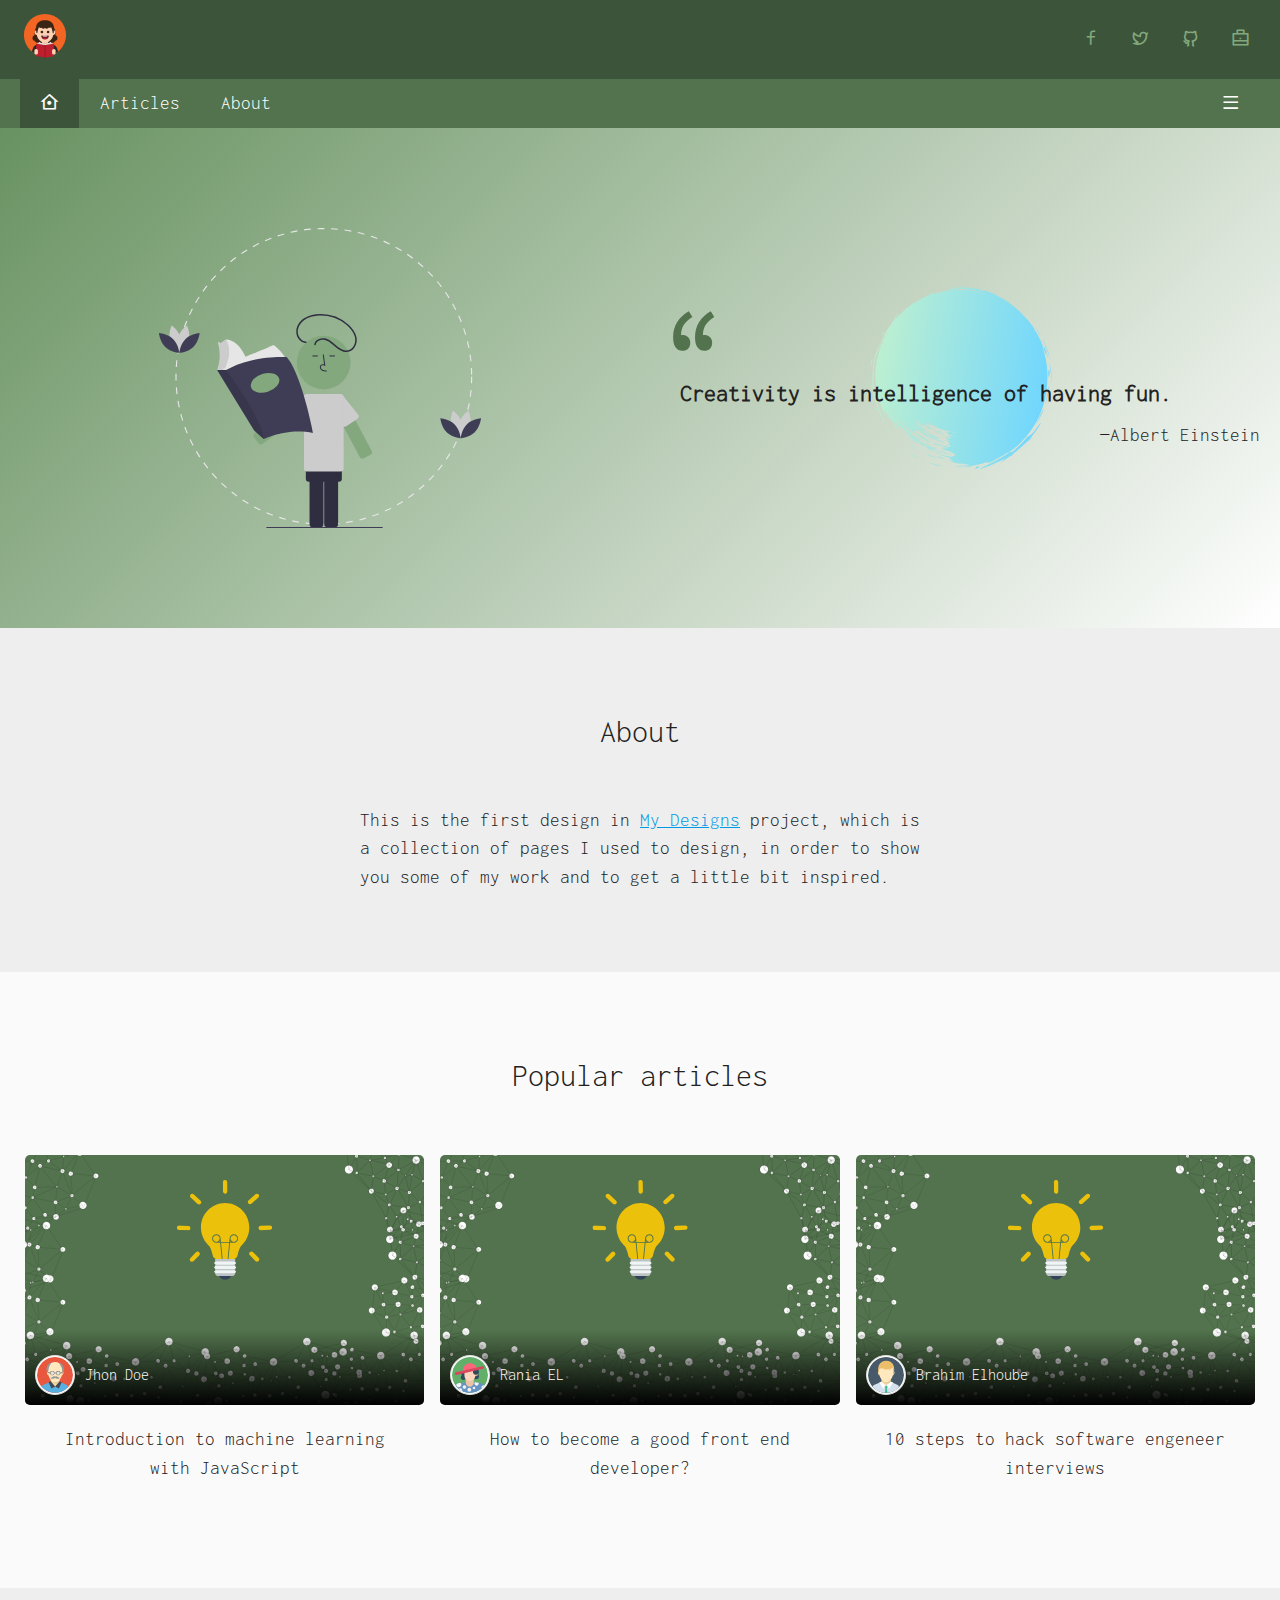
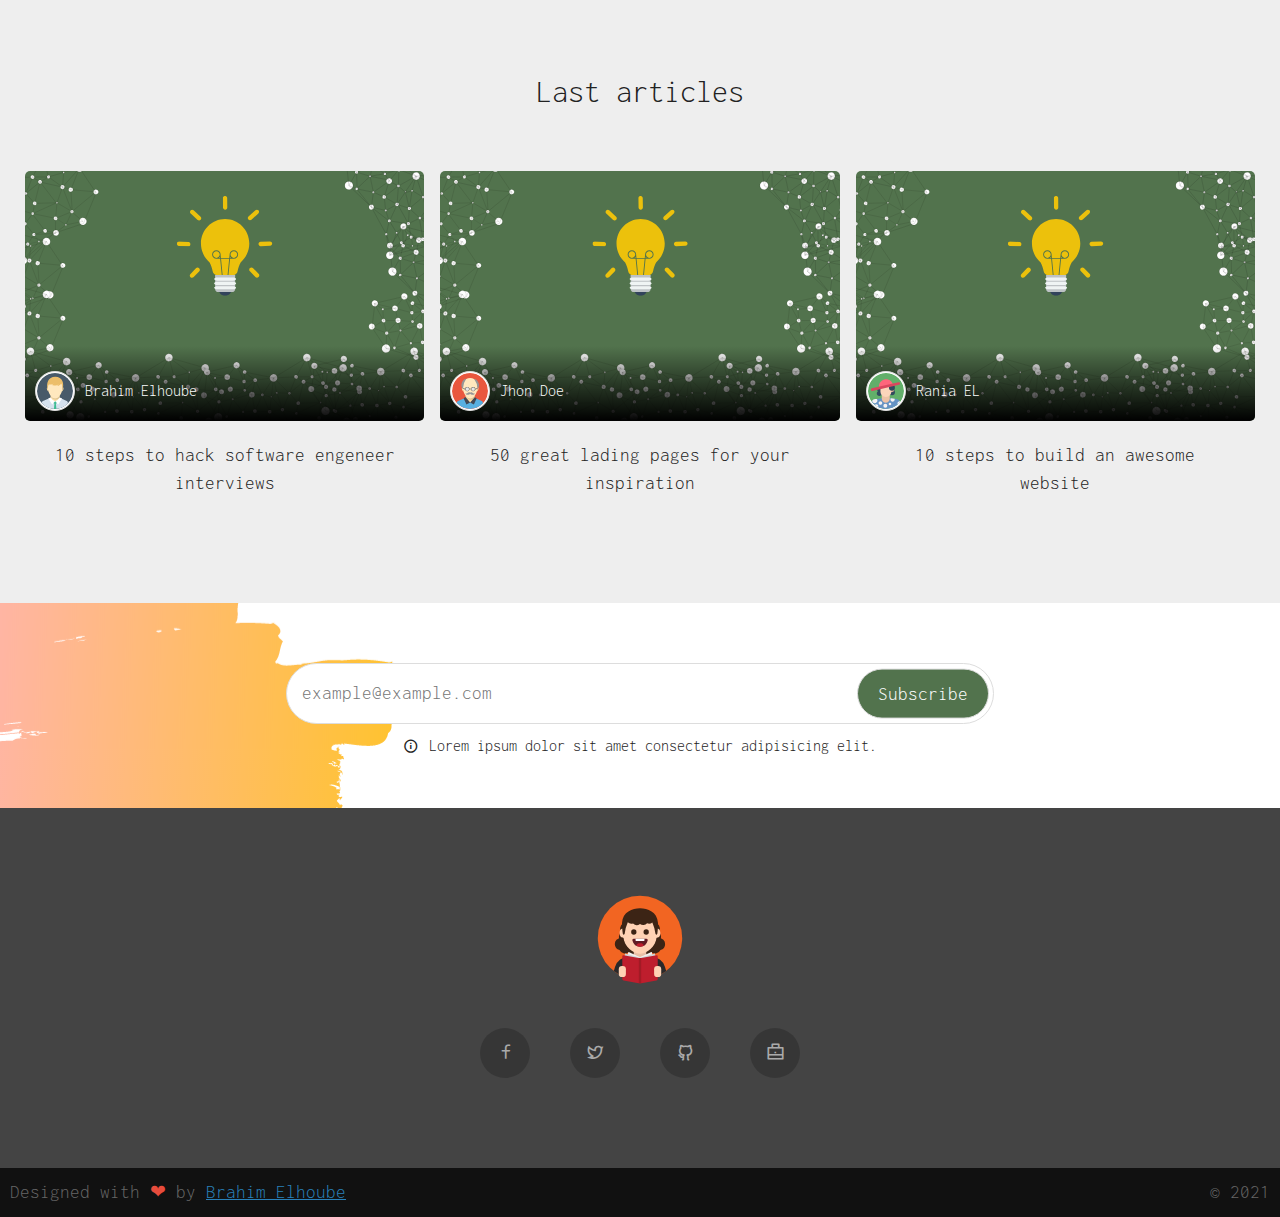
==== pages/blog_design/index.html @ a9d0c9a3 "Add new project: Blog design" ====
<!DOCTYPE html>
<html lang="en">

<head>
  <!-- Meta tags -->
  <meta charset="UTF-8">
  <meta http-equiv="X-UA-Compatible" content="IE=edge">
  <meta name="viewport" content="width=device-width, initial-scale=1.0">

  <!-- Include css files + icons -->
  <link rel="stylesheet" href="assets/css/style.css">
  <link rel="stylesheet" href="assets/vendor/remixicon/remixicon.css">

  <!-- Define favicon -->
  <link rel="shortcut icon" href="assets/favicon.ico" />

  <!-- Page title -->
  <title>My Blog | Home</title>
</head>

<body>

  <!-- Start website header -->
  <header class="website-header">
    <div class="top-side">
      <div class="brand">
        <a href="index.html">
          <img src="assets/logo.svg" alt="My Blog" height="50px">
        </a>
      </div>
      <ul class="social-accounts">
        <li>
          <a href="https://www.facebook.com/brahim.elhoube" target="_blank">
            <i class="ri-facebook-line"></i>
          </a>
        </li>
        <li>
          <a href="https://twitter.com/BrahimElhoube" target="_blank">
            <i class="ri-twitter-line"></i>
          </a>
        </li>
        <li>
          <a href="https://github.com/ElhoubeBrahim" target="_blank">
            <i class="ri-github-line"></i>
          </a>
        </li>
        <li>
          <a href="http://elwork.me" target="_blank">
            <i class="ri-briefcase-line"></i>
          </a>
        </li>
      </ul>
    </div>
    <nav class="nav">
      <ul class="links">
        <li class="home active">
          <a href="index.html" title="home">
            <i class="ri-home-7-line"></i>
          </a>
        </li>
        <li>
          <a href="articles.html" title="articles">
            <span>Articles</span>
            <i class="ri-article-line"></i>
          </a>
        </li>
        <li>
          <a href="about.html" title="about">
            <span>About</span>
            <i class="ri-information-line"></i>
          </a>
        </li>

      </ul>
      <div class="dropdown">
        <button class="toggler" onclick="toggle_dropdown(this)">
          <i class="ri-menu-line"></i>
        </button>
        <ul class="dropdown-list">
          <li>
            <a href="#">Category 1</a>
          </li>
          <li>
            <a href="#">Category 2</a>
          </li>
          <li>
            <a href="#">Category 3</a>
          </li>
          <li>
            <a href="#">Category 4</a>
          </li>
        </ul>
      </div>
    </nav>
  </header>
  <!-- End website header -->

  <!-- Start main wrapper -->
  <main class="home-page">
    <div class="intro">
      <div class="picture">
        <img src="assets/images/intro.svg" alt="" height="300px">
      </div>
      <div class="quote">
        <img src="assets/images/quotation.svg" alt="" class="quotation" height="50px">
        <blockquote></blockquote>
        <span></span>
      </div>
    </div>
    <div class="about section">
      <div class="title">About</div>
      <p class="pragraph">
        This is the first design in <a href="https://elhoubebrahim.github.io/web-design-collection/" target="_blank">My
          Designs</a>
        project, which is a collection of pages I used to design, in order
        to
        show you some of my work and to get a little bit inspired.
      </p>
    </div>
    <div class="popular-articles section">
      <div class="title">Popular articles</div>
      <div class="articles"></div>
    </div>
    <div class="last-articles section">
      <div class="title">Last articles</div>
      <div class="articles"></div>
    </div>
  </main>
  <!-- End main wrapper -->

  <!-- Start website footer -->
  <footer class="website-footer">
    <div class="newsletter">
      <div class="input">
        <input type="email" placeholder="example@example.com">
        <button class="subscribe">Subscribe</button>
      </div>
      <div class="info">
        <i class="ri-information-line"></i>
        <span>Lorem ipsum dolor sit amet consectetur adipisicing elit.</span>
      </div>
    </div>
    <div class="footer">
      <div class="brand">
        <a href="index.html">
          <img src="assets/logo.svg" alt="My Blog" height="100px">
        </a>
      </div>
      <ul class="social-accounts">
        <li>
          <a href="https://www.facebook.com/brahim.elhoube" target="_blank">
            <i class="ri-facebook-line"></i>
          </a>
        </li>
        <li>
          <a href="https://twitter.com/BrahimElhoube" target="_blank">
            <i class="ri-twitter-line"></i>
          </a>
        </li>
        <li>
          <a href="https://github.com/ElhoubeBrahim" target="_blank">
            <i class="ri-github-line"></i>
          </a>
        </li>
        <li>
          <a href="http://elwork.me" target="_blank">
            <i class="ri-briefcase-line"></i>
          </a>
        </li>
      </ul>
    </div>
    <div class="copyright">
      <div class="by">
        Designed with <span>&#10084;</span> by <a href="http://elwork.me" target="_blank" target="_blank">Brahim Elhoube</a>
      </div>
      <div class="year">&copy; 2021</div>
    </div>
  </footer>
  <!-- End website footer -->

  <!-- Include javascript files -->
  <script src="database/articles.js"></script>
  <script src="database/users.js"></script>
  <script src="database/quotes.js"></script>
  <script src="assets/js/Article.js"></script>
  <script src="assets/js/script.js"></script>

  <iframe src="" frameborder="0" hidden onload="load_popular_articles()"></iframe>
  <iframe src="" frameborder="0" hidden onload="load_last_articles()"></iframe>
  <iframe src="" frameborder="0" hidden onload="display_quote()"></iframe>

</body>

</html>
---- pages/blog_design/assets/css/style.css ----
/* ======================= Fonts ======================= */
@font-face {
  font-family: 'Inconsolata';
  src: url("../fonts/Inconsolata-Light.ttf");
}

/* ======================= Main styles ======================= */
* {
  padding: 0;
  margin: 0;
  box-sizing: border-box;
}

::selection {
  background-color: #52734d;
  color: #fff;
}

body {
  font-family: "Inconsolata";
  font-size: 1.2rem;
  line-height: 1.5;
  color: #222;
  background-color: #fafafa;
}

ul,
ol {
  list-style: none;
}

a {
  color: inherit;
  text-decoration: none;
}

input,
button {
  color: inherit;
  font: inherit;
  border: 1px #ddd solid;
  outline: none;
}

/* ======================= Header styles ======================= */
header.website-header {
  display: flex;
  flex-direction: column;
  justify-content: center;
  align-items: center;
  z-index: 9;
  user-select: none;
}

header.website-header.fixed {
  position: fixed;
  top: 0;
  left: 0;
  right: 0;
}

header.website-header.fixed .top-side {
  display: none;
}

header.website-header .top-side {
  display: flex;
  justify-content: space-between;
  align-items: center;
  width: 100%;
  padding: 10px 20px;
  background-color: #3c5439;
  transition: .5s all ease-in-out;
}

header.website-header .top-side .brand {
  display: flex;
  justify-content: center;
  align-items: center;
}

header.website-header .top-side ul.social-accounts {
  display: flex;
  align-items: center;
  color: #83a87e;
}

header.website-header .top-side ul.social-accounts li:last-child a {
  margin-inline-end: 0;
}

header.website-header .top-side ul.social-accounts li a {
  display: flex;
  justify-content: center;
  align-items: center;
  height: 40px;
  width: 40px;
  border-radius: 50%;
  margin: 0 5px;
  transition: .3s all ease-in-out;
}

header.website-header .top-side ul.social-accounts li a:hover, header.website-header .top-side ul.social-accounts li a:focus, header.website-header .top-side ul.social-accounts li a:active {
  background-color: #fff;
}

header.website-header nav.nav {
  background-color: #52734d;
  width: 100%;
  padding: 0 20px;
  display: flex;
  justify-content: space-between;
  align-items: center;
}

header.website-header nav.nav ul.links {
  display: flex;
  align-items: center;
  color: #fff;
}

header.website-header nav.nav ul.links li:not(.home) a i {
  display: none;
}

header.website-header nav.nav ul.links li.active {
  background-color: #3c5439;
}

header.website-header nav.nav ul.links li a {
  display: flex;
  justify-content: center;
  align-items: center;
  padding: 10px 20px;
  border-right: 1px #52734d solid;
}

header.website-header nav.nav ul.links li a:hover, header.website-header nav.nav ul.links li a:active {
  background-color: #3c5439;
}

header.website-header nav.nav .dropdown {
  position: relative;
  z-index: 9;
}

header.website-header nav.nav .dropdown .toggler {
  all: unset;
  display: flex;
  justify-content: center;
  align-items: center;
  padding: 10px 20px;
  cursor: pointer;
  color: #fff;
}

header.website-header nav.nav .dropdown .toggler:hover, header.website-header nav.nav .dropdown .toggler:active, header.website-header nav.nav .dropdown .toggler.active {
  background-color: #3c5439;
}

header.website-header nav.nav .dropdown ul.dropdown-list {
  opacity: 0;
  pointer-events: none;
  z-index: -999999;
  position: absolute;
  top: 100%;
  right: 0;
  width: max-content;
  background-color: #fff;
  transition: .3s all ease-in-out;
}

header.website-header nav.nav .dropdown ul.dropdown-list::before {
  content: '';
  position: absolute;
  top: -14px;
  right: 20px;
  display: block;
  height: 0;
  width: 0;
  border: 7px transparent solid;
  border-bottom-color: #fff;
}

header.website-header nav.nav .dropdown ul.dropdown-list.show {
  opacity: 1;
  pointer-events: all;
  z-index: initial;
  box-shadow: inset 0 0 5px #aaa;
}

header.website-header nav.nav .dropdown ul.dropdown-list li a {
  display: block;
  padding: 10px 20px;
  border-bottom: 1px #ddd solid;
}

header.website-header nav.nav .dropdown ul.dropdown-list li a:hover, header.website-header nav.nav .dropdown ul.dropdown-list li a:active {
  background-color: #dbe6d9;
}

@media (max-width: 500px) {
  header.website-header .top-side {
    padding: 10px 2px;
  }
  header.website-header nav.nav {
    padding: 0 2px;
  }
  header.website-header nav.nav ul.links li:not(.home) a i {
    display: block;
  }
  header.website-header nav.nav ul.links li a span {
    display: none;
  }
}

/* ======================= Sidebar styles ======================= */
aside.website-sidebar {
  width: 30%;
  padding: 0 10px;
}

aside.website-sidebar .box {
  background-color: #fff;
  border-radius: 4px;
  margin: 15px 0;
  box-shadow: inset 0 0 5px #aaa;
  padding: 10px;
}

aside.website-sidebar .box:first-child {
  margin-top: 0;
}

aside.website-sidebar .box .title {
  font-size: 1.5rem;
  background-color: #83a87e;
  color: #fff;
  border-radius: 4px;
  padding: 5px 10px;
  margin-bottom: 15px;
}

aside.website-sidebar .box.about .paragraph {
  padding: 0 10px;
  text-align: justify;
}

aside.website-sidebar .box.popular ul, aside.website-sidebar .box.categories ul {
  list-style: circle;
  margin-inline-start: 30px;
}

aside.website-sidebar .box.popular ul li, aside.website-sidebar .box.categories ul li {
  margin-bottom: 5px;
}

aside.website-sidebar .box.popular ul li a:hover, aside.website-sidebar .box.popular ul li a:active, aside.website-sidebar .box.categories ul li a:hover, aside.website-sidebar .box.categories ul li a:active {
  text-decoration: underline;
}

@media (max-width: 800px) {
  aside.website-sidebar {
    display: none;
  }
}

/* ======================= card v1 styles ======================= */
.articles .article-v1 .info {
  position: relative;
  user-select: none;
}

.articles .article-v1 .info .picture {
  height: 250px;
  border-radius: 5px;
}

.articles .article-v1 .info .picture img {
  height: 100%;
  width: 100%;
  object-fit: cover;
  border-radius: 5px;
}

.articles .article-v1 .info .picture::after {
  content: '';
  display: block;
  height: 30%;
  position: absolute;
  bottom: 0;
  left: 0;
  right: 0;
  pointer-events: none;
  background: linear-gradient(to top, #000, transparent);
  border-radius: 0 0 5px 5px;
}

.articles .article-v1 .info .category {
  position: absolute;
  top: 5px;
  right: 5px;
  background-color: #fff;
  padding: 5px 10px;
  border-radius: 4px;
  box-shadow: 0 0 5px #000;
  font-weight: bold;
  transition: .3s all ease-in-out;
  opacity: 0;
  pointer-events: none;
}

.articles .article-v1 .info .author {
  display: flex;
  align-items: center;
  position: absolute;
  bottom: 10px;
  left: 10px;
}

.articles .article-v1 .info .author .avatar {
  height: 40px;
  width: 40px;
  justify-content: start;
  margin-inline-end: 10px;
  padding: 1px;
  border: 1px #ddd solid;
  background-color: #fff;
  border-radius: 50%;
}

.articles .article-v1 .info .author .avatar img {
  height: 100%;
  width: 100%;
  object-fit: contain;
  border-radius: 50%;
}

.articles .article-v1 .info .author .username {
  color: #fff;
  font-size: 1rem;
}

.articles .article-v1 .info:hover .category {
  opacity: 1;
  pointer-events: all;
}

.articles .article-v1 .article-title {
  text-align: center;
  padding: 20px;
}

.articles .article-v1 .article-title a:hover, .articles .article-v1 .article-title a:active {
  text-decoration: underline;
}

/* ======================= card v2 styles ======================= */
.articles .article-v2 {
  display: flex;
  height: 350px;
  border-radius: 4px;
  overflow: hidden;
  background-color: #fff;
  box-shadow: 0 0 5px #aaa;
  margin-bottom: 20px;
}

.articles .article-v2 .picture {
  height: 100%;
  width: 50%;
  position: relative;
  user-select: none;
}

.articles .article-v2 .picture img {
  height: 100%;
  width: 100%;
  object-fit: cover;
}

.articles .article-v2 .picture .category {
  position: absolute;
  top: 5px;
  left: 5px;
  background-color: #fff;
  padding: 5px 10px;
  border-radius: 4px;
  box-shadow: 0 0 5px #000;
  font-weight: bold;
  transition: .3s all ease-in-out;
  opacity: 0;
  pointer-events: none;
}

.articles .article-v2 .picture:hover .category {
  opacity: 1;
  pointer-events: all;
}

.articles .article-v2 .data {
  width: 50%;
  height: 100%;
  padding: 15px;
  position: relative;
  padding-bottom: 60px;
}

.articles .article-v2 .data .title {
  font-size: 1.5rem;
  margin-bottom: 20px;
}

.articles .article-v2 .data .title a:hover, .articles .article-v2 .data .title a:active {
  text-decoration: underline;
}

.articles .article-v2 .data .info {
  display: flex;
  flex-wrap: wrap;
}

.articles .article-v2 .data .info .author {
  display: flex;
  align-items: center;
  margin: 0 5px;
}

.articles .article-v2 .data .info .author .avatar {
  height: 30px;
  width: 30px;
  margin-inline-end: 5px;
  user-select: none;
}

.articles .article-v2 .data .info .author .avatar img {
  height: 100%;
  width: 100%;
  object-fit: cover;
}

.articles .article-v2 .data .info .author .username {
  font-size: 1rem;
}

.articles .article-v2 .data .info .date {
  display: flex;
  align-items: center;
  margin: 0 5px;
}

.articles .article-v2 .data .info .date i {
  margin-inline-end: 5px;
}

.articles .article-v2 .data .info .date span {
  font-size: 1rem;
}

.articles .article-v2 .data .excerpt {
  margin: 10px 0;
  font-size: 1rem;
}

.articles .article-v2 .data .excerpt .more {
  color: #52734d;
  text-decoration: underline;
}

.articles .article-v2 .data .share {
  position: absolute;
  bottom: 10px;
  left: 10px;
  display: flex;
}

.articles .article-v2 .data .share .toggler {
  display: flex;
  justify-content: center;
  align-items: center;
  height: 40px;
  width: 40px;
  border-radius: 50%;
  background-color: #52734d;
  color: #fff;
  border: none;
  cursor: pointer;
  transition: .3s all ease-in-out;
}

.articles .article-v2 .data .share .toggler:hover, .articles .article-v2 .data .share .toggler:active {
  background-color: #3c5439;
}

.articles .article-v2 .data .share ul.share-list {
  display: flex;
  align-items: center;
  margin: 0 10px;
}

.articles .article-v2 .data .share ul.share-list.show li {
  transform: scale(1);
}

.articles .article-v2 .data .share ul.share-list li {
  margin: 0 2px;
  transform: scale(0);
  transition: .3s all ease-in-out;
}

.articles .article-v2 .data .share ul.share-list li a {
  display: flex;
  justify-content: center;
  align-items: center;
  height: 40px;
  width: 40px;
  border-radius: 50%;
  border: 1px #ddd solid;
  transition: .3s all ease-in-out;
}

.articles .article-v2 .data .share ul.share-list li a:hover, .articles .article-v2 .data .share ul.share-list li a:active {
  background-color: rgba(0, 0, 0, 0.1);
  border-color: rgba(0, 0, 0, 0.1);
}

@media (max-width: 900px) {
  .articles .article-v2 {
    flex-direction: column;
    height: max-content;
  }
  .articles .article-v2 .picture {
    height: 250px;
    width: 100%;
  }
  .articles .article-v2 .data {
    width: 100%;
  }
  .articles .article-v2 .data .title {
    font-size: 1.5rem;
    margin-bottom: 20px;
  }
  .articles .article-v2 .data .title a:hover, .articles .article-v2 .data .title a:active {
    text-decoration: underline;
  }
  .articles .article-v2 .data .info {
    display: flex;
    flex-wrap: wrap;
  }
  .articles .article-v2 .data .info .author {
    display: flex;
    align-items: center;
    margin: 0 5px;
  }
  .articles .article-v2 .data .info .author .avatar {
    height: 30px;
    width: 30px;
    margin-inline-end: 5px;
  }
  .articles .article-v2 .data .info .author .avatar img {
    height: 100%;
    width: 100%;
    object-fit: cover;
  }
  .articles .article-v2 .data .info .author .username {
    font-size: 1rem;
  }
  .articles .article-v2 .data .info .date {
    display: flex;
    align-items: center;
    margin: 0 5px;
  }
  .articles .article-v2 .data .info .date i {
    margin-inline-end: 5px;
  }
  .articles .article-v2 .data .info .date span {
    font-size: 1rem;
  }
  .articles .article-v2 .data .excerpt {
    margin: 10px 0;
    font-size: 1rem;
  }
  .articles .article-v2 .data .excerpt .more {
    color: #52734d;
    text-decoration: underline;
  }
  .articles .article-v2 .data .share {
    position: absolute;
    bottom: 10px;
    left: 10px;
    display: flex;
  }
  .articles .article-v2 .data .share .toggler {
    display: flex;
    justify-content: center;
    align-items: center;
    height: 40px;
    width: 40px;
    border-radius: 50%;
    background-color: #52734d;
    color: #fff;
    border: none;
    cursor: pointer;
    transition: .3s all ease-in-out;
  }
  .articles .article-v2 .data .share .toggler:hover, .articles .article-v2 .data .share .toggler:active {
    background-color: #3c5439;
  }
  .articles .article-v2 .data .share ul.share-list {
    display: flex;
    align-items: center;
    margin: 0 10px;
  }
  .articles .article-v2 .data .share ul.share-list.show li {
    transform: scale(1);
  }
  .articles .article-v2 .data .share ul.share-list li {
    margin: 0 2px;
    transform: scale(0);
    transition: .3s all ease-in-out;
  }
  .articles .article-v2 .data .share ul.share-list li a {
    display: flex;
    justify-content: center;
    align-items: center;
    height: 40px;
    width: 40px;
    border-radius: 50%;
    border: 1px #ddd solid;
    transition: .3s all ease-in-out;
  }
  .articles .article-v2 .data .share ul.share-list li a:hover, .articles .article-v2 .data .share ul.share-list li a:active {
    background-color: rgba(0, 0, 0, 0.1);
    border-color: rgba(0, 0, 0, 0.1);
  }
}

/* ======================= Footer styles ======================= */
footer.website-footer .newsletter {
  padding: 50px;
  background: url("../images/backgrounds/newsletter.png");
  background-position: left bottom;
  background-repeat: no-repeat;
}

footer.website-footer .newsletter .input {
  position: relative;
  width: 100%;
  margin: 10px auto;
}

footer.website-footer .newsletter .input input {
  padding: 15px;
  padding-inline-end: 135px;
  width: 100%;
  border-radius: 200px;
}

footer.website-footer .newsletter .input .subscribe {
  padding: 10px 20px;
  position: absolute;
  top: 50%;
  right: 5px;
  transform: translateY(-50%);
  cursor: pointer;
  background-color: #52734d;
  color: #fff;
  transition: .3s all ease-in-out;
  border-radius: 200px;
}

footer.website-footer .newsletter .input .subscribe:hover, footer.website-footer .newsletter .input .subscribe:active {
  background-color: #3c5439;
}

footer.website-footer .newsletter .info {
  display: flex;
  justify-content: center;
  align-items: center;
  font-size: 1rem;
  user-select: none;
}

footer.website-footer .newsletter .info i {
  margin-inline-end: 10px;
}

footer.website-footer .footer {
  display: flex;
  flex-direction: column;
  justify-content: center;
  align-items: center;
  background-color: #444;
  color: #aaa;
  padding: 80px;
}

footer.website-footer .footer .brand {
  margin-bottom: 30px;
  user-select: none;
}

footer.website-footer .footer .brand a {
  display: flex;
  justify-content: center;
  align-items: center;
}

footer.website-footer .footer ul.social-accounts {
  display: flex;
  justify-content: center;
  align-items: center;
  flex-wrap: wrap;
}

footer.website-footer .footer ul.social-accounts li {
  margin: 10px 20px;
}

footer.website-footer .footer ul.social-accounts li a {
  display: flex;
  justify-content: center;
  align-items: center;
  height: 50px;
  width: 50px;
  border-radius: 50%;
  background-color: rgba(0, 0, 0, 0.2);
  transition: .3s all ease-in-out;
}

footer.website-footer .footer ul.social-accounts li a:hover, footer.website-footer .footer ul.social-accounts li a:active {
  color: #fff;
}

footer.website-footer .copyright {
  display: flex;
  justify-content: space-between;
  flex-wrap: wrap;
  align-items: center;
  padding: 10px;
  background-color: #111;
  color: #666;
}

footer.website-footer .copyright .by span {
  color: #e74c3c;
}

footer.website-footer .copyright .by a {
  text-decoration: underline;
  color: #2980b9;
}

footer.website-footer .copyright .by a:hover, footer.website-footer .copyright .by a:active {
  text-decoration: none;
}

@media (min-width: 750px) {
  footer.website-footer .newsletter .input {
    width: 60%;
  }
}

/* ======================= Home styles ======================= */
main.home-page .intro {
  display: flex;
  align-items: center;
  min-height: 500px;
  background: linear-gradient(-45deg, #fff, #689261);
}

main.home-page .intro .picture {
  width: 50%;
  padding: 30px;
  display: flex;
  justify-content: center;
  align-items: center;
  user-select: none;
}

main.home-page .intro .picture img {
  object-fit: cover;
}

main.home-page .intro .quote {
  width: 50%;
  padding: 20px;
  background-image: url("../images/backgrounds/quote.svg");
  background-position: center center;
  background-size: contain;
  background-repeat: no-repeat;
}

main.home-page .intro .quote .quotation {
  margin-inline-start: 10px;
  user-select: none;
}

main.home-page .intro .quote blockquote {
  padding: 10px;
  padding-inline-start: 20px;
  font-size: 1.5rem;
  font-weight: bold;
}

main.home-page .intro .quote span {
  display: block;
  text-align: end;
}

main.home-page .section {
  padding: 80px 20px;
}

main.home-page .section .title {
  font-size: 2rem;
  margin-bottom: 50px;
  text-align: center;
}

main.home-page .about {
  background-color: #eee;
  padding: 80px;
}

main.home-page .about p.pragraph {
  text-align: justify;
  width: 50%;
  margin: 0 auto;
}

main.home-page .about p.pragraph a {
  color: #0099e5;
  text-decoration: underline;
}

main.home-page .about p.pragraph a:hover, main.home-page .about p.pragraph a:active {
  color: #0077b2;
}

main.home-page .popular-articles.last-articles,
main.home-page .last-articles.last-articles {
  background-color: #eee;
}

main.home-page .popular-articles .title,
main.home-page .last-articles .title {
  font-size: 2rem;
  margin-bottom: 50px;
  text-align: center;
}

main.home-page .popular-articles .articles,
main.home-page .last-articles .articles {
  display: flex;
  justify-content: space-between;
  flex-wrap: wrap;
}

main.home-page .popular-articles .articles .article-v1,
main.home-page .last-articles .articles .article-v1 {
  width: 33%;
  padding: 5px;
}

@media (max-width: 700px) {
  main.home-page .about p.pragraph {
    width: 80%;
  }
  main.home-page .popular-articles .articles .article-v1,
  main.home-page .last-articles .articles .article-v1 {
    width: 50%;
  }
}

@media (max-width: 600px) {
  main.home-page .intro {
    flex-wrap: wrap;
  }
  main.home-page .intro .picture {
    width: 100%;
  }
  main.home-page .intro .quote {
    width: 100%;
  }
  main.home-page .about {
    padding: 50px;
  }
  main.home-page .about p.pragraph {
    width: 100%;
  }
  main.home-page .popular-articles .articles .article-v1,
  main.home-page .last-articles .articles .article-v1 {
    width: 100%;
  }
}

/* ======================= Articles Page styles ======================= */
main.articles-page,
main.article-page {
  padding: 50px;
  display: flex;
  flex-direction: row-reverse;
}

main.articles-page .articles,
main.articles-page .article-content,
main.article-page .articles,
main.article-page .article-content {
  width: 70%;
  padding: 20px;
  padding-top: 0;
}

@media (max-width: 800px) {
  main.articles-page .articles,
  main.articles-page .article-content,
  main.article-page .articles,
  main.article-page .article-content {
    width: 100%;
  }
}

@media (max-width: 500px) {
  main.articles-page,
  main.article-page {
    padding: 50px 0;
  }
}

/* ======================= Article Page styles ======================= */
main.article-page .article-content {
  border: 1px #ddd solid;
  background-color: #fff;
  border-radius: 4px;
  overflow: hidden;
  padding: 0;
}

main.article-page .article-content .picture {
  height: 350px;
  user-select: none;
}

main.article-page .article-content .picture img {
  height: 100%;
  width: 100%;
  object-fit: cover;
}

main.article-page .article-content .title {
  font-size: 1.5rem;
  text-align: center;
  margin: 1rem 0;
}

main.article-page .article-content .info {
  display: flex;
  justify-content: center;
  flex-wrap: wrap;
}

main.article-page .article-content .info .author {
  display: flex;
  align-items: center;
  margin: 0 5px;
}

main.article-page .article-content .info .author .avatar {
  height: 30px;
  width: 30px;
  margin-inline-end: 5px;
  user-select: none;
}

main.article-page .article-content .info .author .avatar img {
  height: 100%;
  width: 100%;
  object-fit: cover;
}

main.article-page .article-content .info .author .username {
  font-size: 1rem;
}

main.article-page .article-content .info .date {
  display: flex;
  align-items: center;
  margin: 0 5px;
}

main.article-page .article-content .info .date i {
  margin-inline-end: 5px;
}

main.article-page .article-content .info .date span {
  font-size: 1rem;
}

main.article-page .article-content hr {
  border: none;
  border-top: 1px #ddd solid;
  width: 90%;
  margin: 10px auto;
}

main.article-page .article-content .content {
  padding: 2rem;
  padding-top: 1rem;
}

main.article-page .article-content .content .header {
  background-color: #bed1bb;
  padding: 10px;
  margin-top: 2rem;
  margin-bottom: 1rem;
  border-inline-start: 5px #52734d solid;
  font-weight: bold;
}

/* ======================= About Page styles ======================= */
main.about-page {
  padding: 100px;
  padding-top: 50px;
}

main.about-page .title {
  font-size: 2rem;
  margin-bottom: 2rem;
  text-align: center;
}

main.about-page .content {
  width: 50%;
  margin: 0 auto;
}

main.about-page .content p {
  margin-bottom: 1rem;
}

main.about-page .content a {
  color: #0099e5;
  text-decoration: underline;
}

main.about-page .content a:hover, main.about-page .content a:active {
  color: #0077b2;
}

main.about-page .email-me {
  display: flex;
  justify-content: center;
  align-items: center;
  margin-top: 2rem;
}

main.about-page .email-me a {
  display: block;
  padding: 10px 20px;
  background-color: #52734d;
  color: #fff;
  border-radius: 4px;
  box-shadow: 0 4px 0 0 #bed1bb;
  transition: .3s all ease-in-out;
}

main.about-page .email-me a:hover, main.about-page .email-me a:active {
  background-color: #3c5439;
  box-shadow: none;
}

@media (max-width: 1000px) {
  main.about-page .content {
    width: 70%;
  }
}

@media (max-width: 800px) {
  main.about-page .content {
    width: 80%;
  }
}

@media (max-width: 600px) {
  main.about-page {
    padding: 50px;
  }
  main.about-page .content {
    width: 100%;
  }
}
/*# sourceMappingURL=style.css.map */
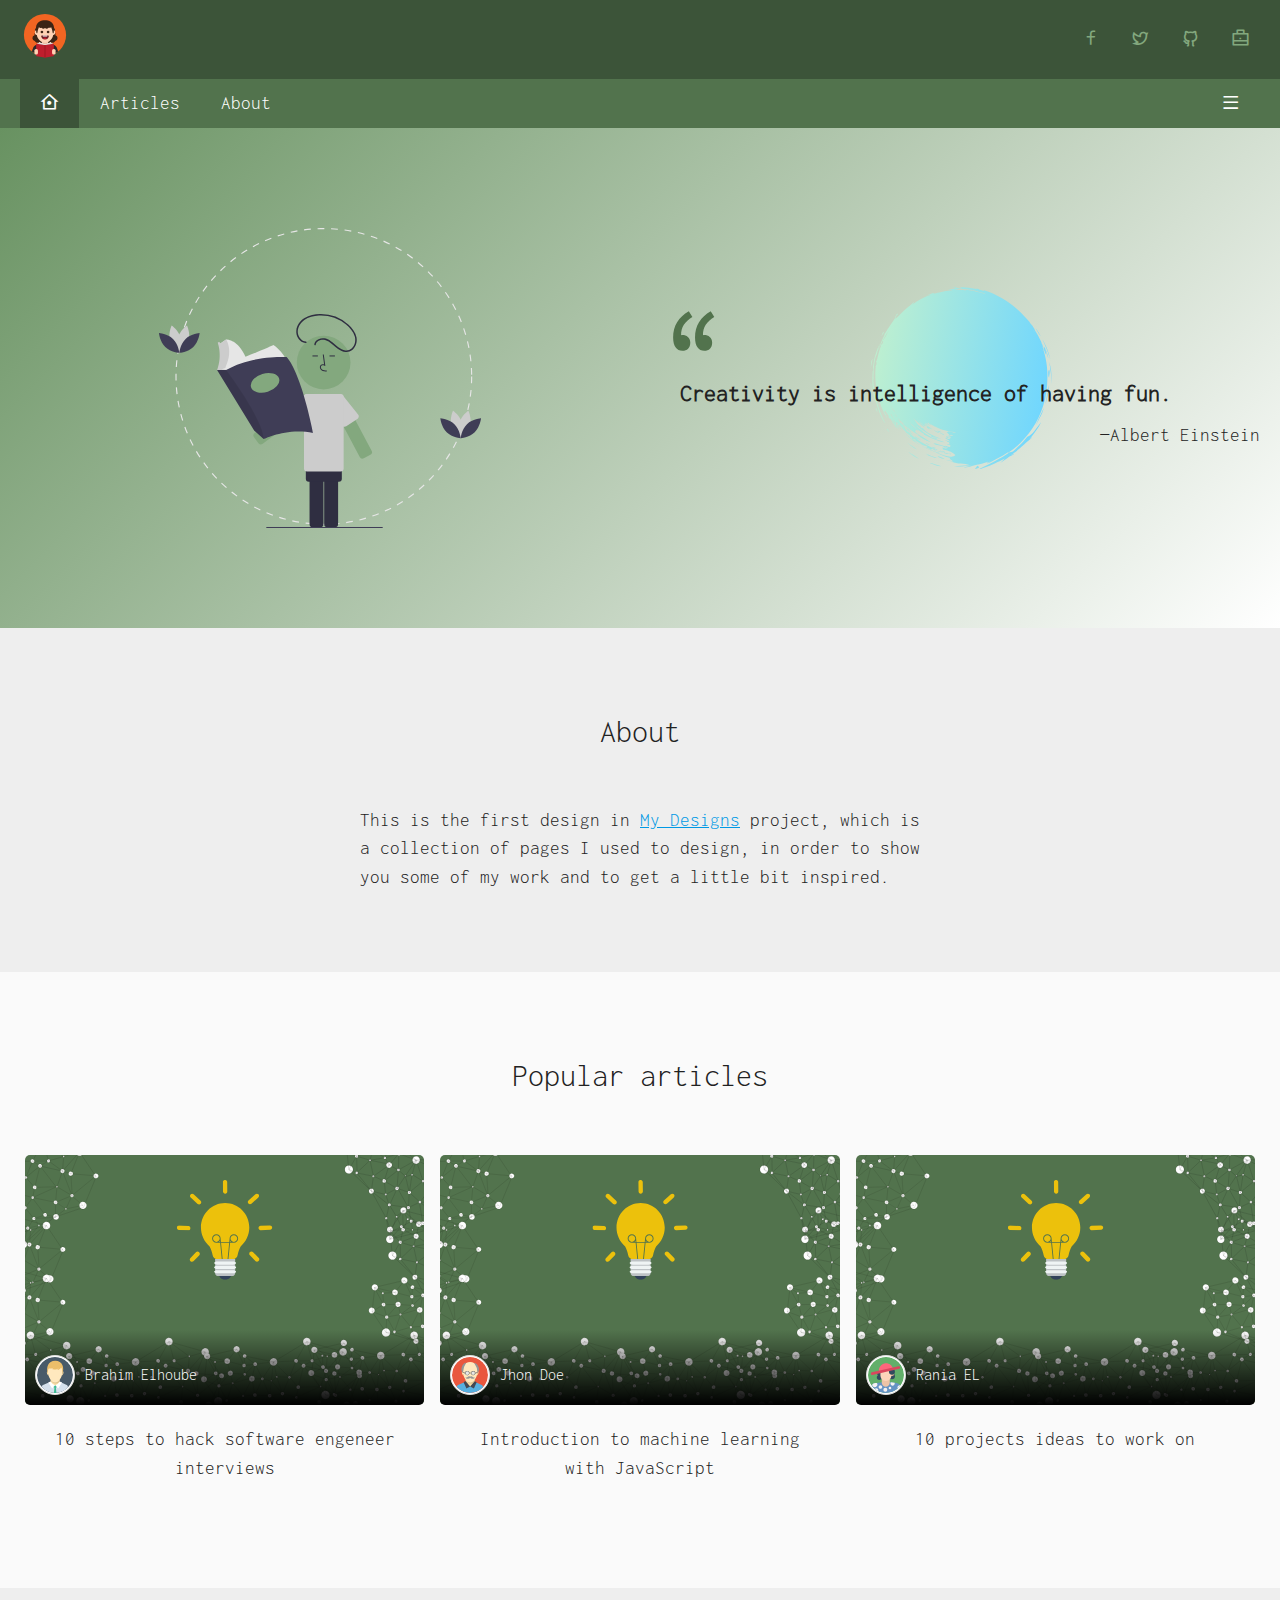
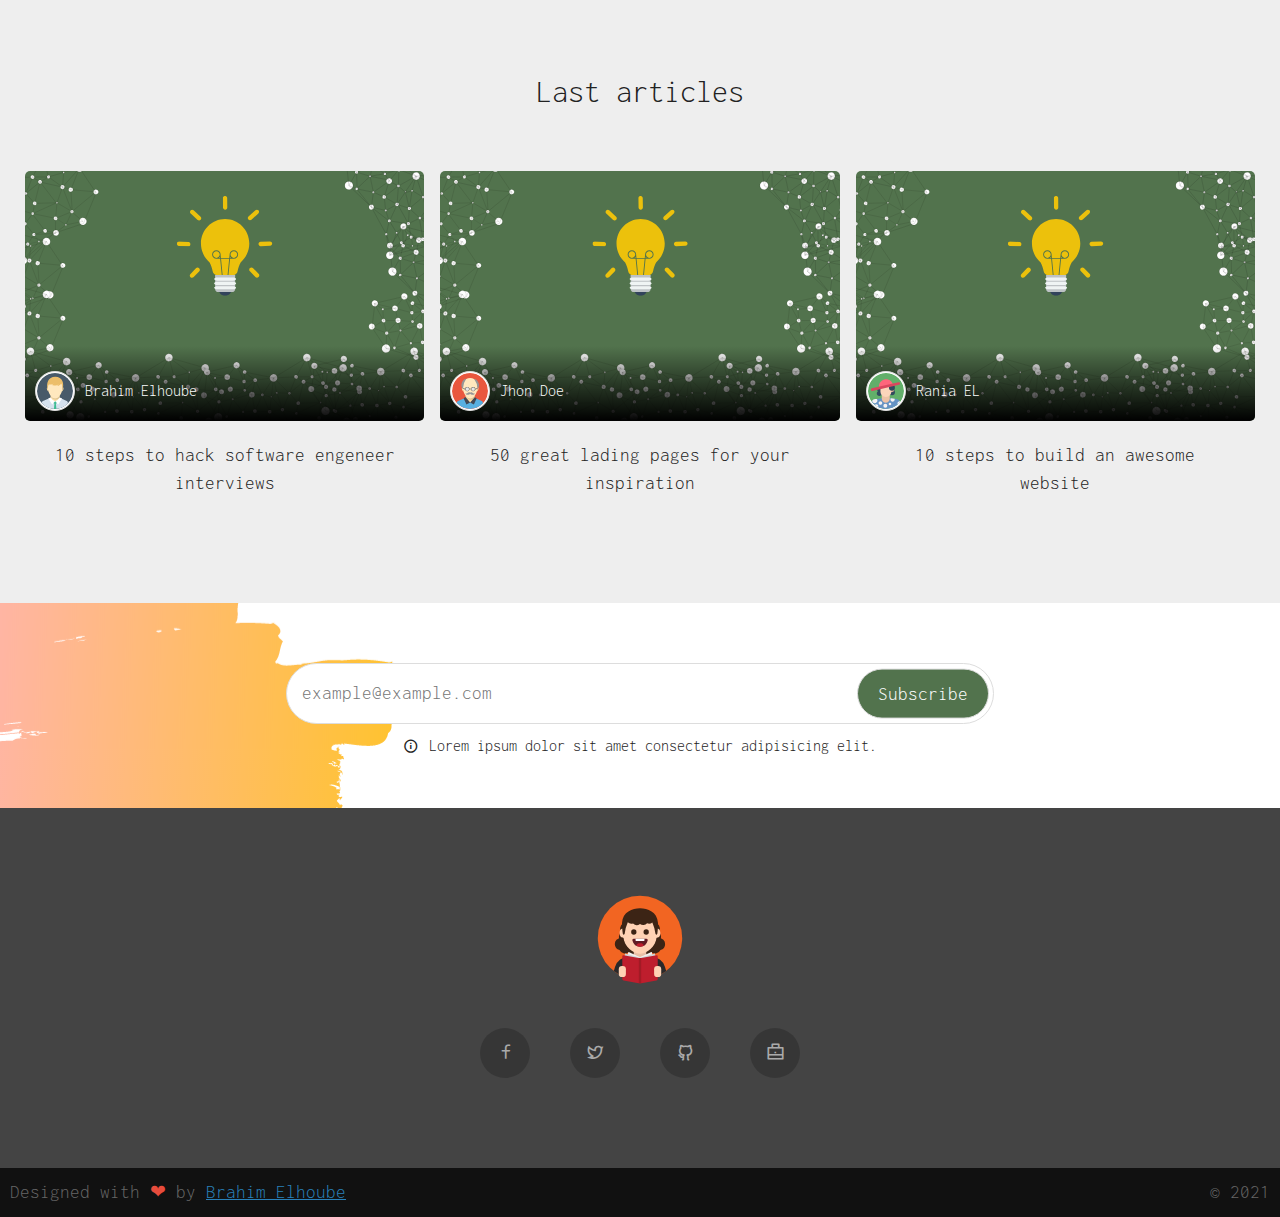
==== commit 1a8a75af: "Update my personal website url" ====
--- a/pages/blog_design/index.html
+++ b/pages/blog_design/index.html
@@ -45,7 +45,7 @@
           </a>
         </li>
         <li>
-          <a href="http://elwork.me" target="_blank">
+          <a href="https://www.brahimelhoube.com" target="_blank">
             <i class="ri-briefcase-line"></i>
           </a>
         </li>
@@ -163,7 +163,7 @@
           </a>
         </li>
         <li>
-          <a href="http://elwork.me" target="_blank">
+          <a href="https://www.brahimelhoube.com" target="_blank">
             <i class="ri-briefcase-line"></i>
           </a>
         </li>
@@ -171,7 +171,7 @@
     </div>
     <div class="copyright">
       <div class="by">
-        Designed with <span>&#10084;</span> by <a href="http://elwork.me" target="_blank" target="_blank">Brahim Elhoube</a>
+        Designed with <span>&#10084;</span> by <a href="https://www.brahimelhoube.com" target="_blank" target="_blank">Brahim Elhoube</a>
       </div>
       <div class="year">&copy; 2021</div>
     </div>
